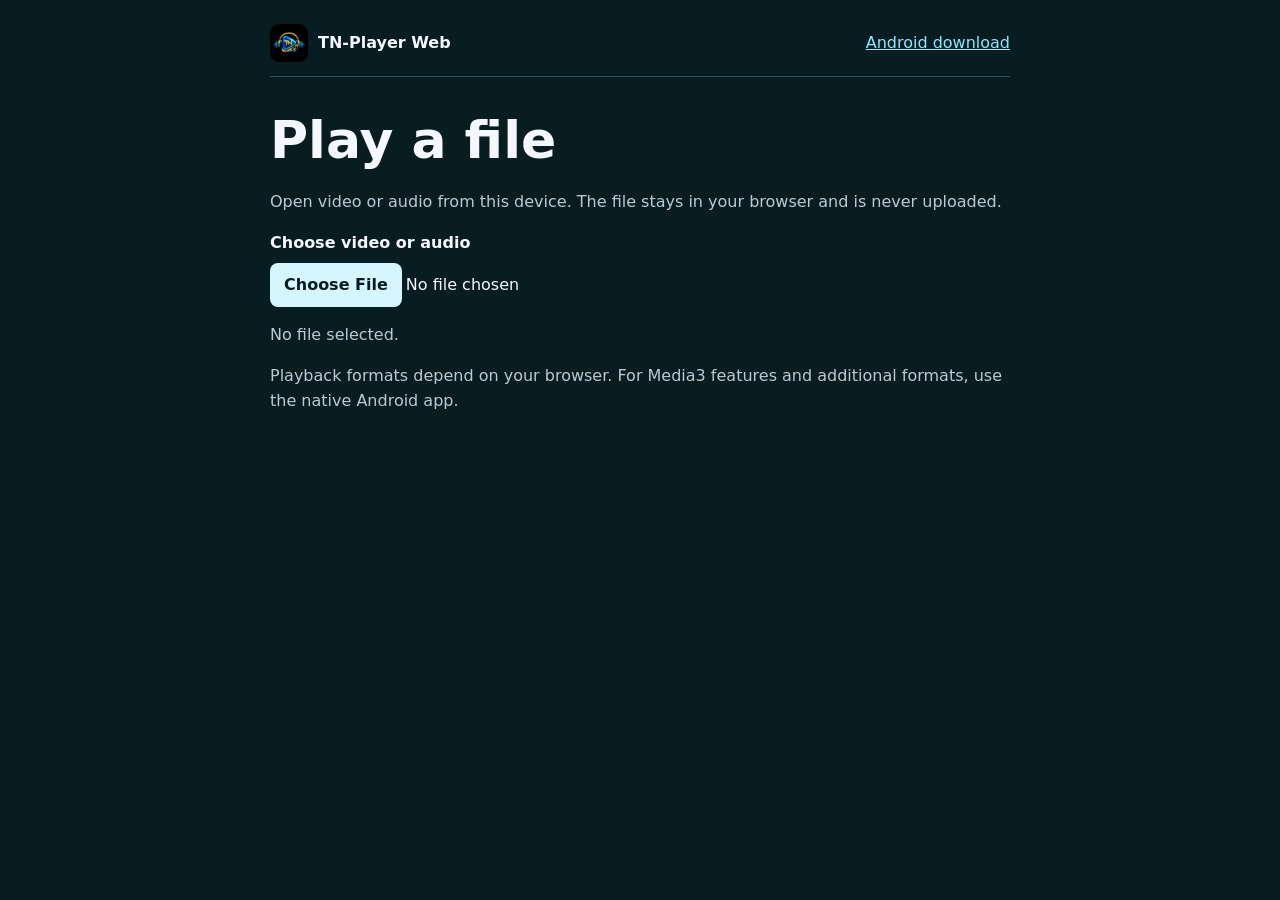
==== player.html @ 45c3db10 "Add installable TN-Player Web and PWABuilder manifest checks" ====
<!doctype html>
<html lang="en">
<head>
<meta charset="utf-8">
<meta name="viewport" content="width=device-width, initial-scale=1">
<meta name="theme-color" content="#081d21">
<meta name="description" content="Play local video and audio in your browser with TN-Player.">
<link rel="manifest" href="./manifest.webmanifest">
<link rel="icon" href="./assets/tn-player-icon.png" type="image/png">
<link rel="apple-touch-icon" href="./assets/tn-player-icon.png">
<title>TN-Player Web</title>
<style>
:root{color-scheme:dark;background:#081d21;color:#f4f7ff;font:16px/1.55 system-ui,sans-serif}*{box-sizing:border-box}body{margin:0}main{max-width:820px;margin:auto;padding:24px clamp(16px,5vw,40px) 48px}header{display:flex;align-items:center;justify-content:space-between;gap:12px;flex-wrap:wrap;border-bottom:1px solid #355156;padding-bottom:14px}header span{display:flex;align-items:center;gap:10px;font-weight:700}header img{border-radius:9px}h1{font-size:clamp(32px,7vw,52px);line-height:1.1;margin-bottom:.4em}p{color:#b8cbd2}a{color:#8de9ff}video{display:block;width:100%;max-height:56vh;min-height:64px;border-radius:12px;background:#020607;margin-top:20px}video[hidden]{display:none}button,input::file-selector-button{background:#d6f6ff;color:#081d21;border:0;border-radius:8px;min-height:44px;padding:8px 14px;font:inherit;font-weight:650;cursor:pointer}input{max-width:100%;min-height:44px;font:inherit}label{display:block;margin-bottom:8px;font-weight:650}:focus-visible{outline:3px solid #38cdee;outline-offset:4px}#status{overflow-wrap:anywhere}
</style>
<script src="./pwa.js" defer></script>
</head>
<body>
<main>
<header><span><img src="./assets/tn-player-icon.png" width="38" height="38" alt="">TN-Player Web</span><a href="./#title">Android download</a></header>
<h1>Play a file</h1>
<p>Open video or audio from this device. The file stays in your browser and is never uploaded.</p>
<label for="media-file">Choose video or audio</label>
<input id="media-file" type="file" accept="video/*,audio/*,.mkv,.m4a,.flac,.wav,.ogg,.webm,.mp4,.mp3">
<video id="media" controls playsinline preload="metadata" aria-label="Media playback controls" hidden></video>
<p id="status" role="status">No file selected.</p>
<button id="install" type="button" hidden>Install web player</button>
<p>Playback formats depend on your browser. For Media3 features and additional formats, use the native Android app.</p>
</main>
</body>
</html>
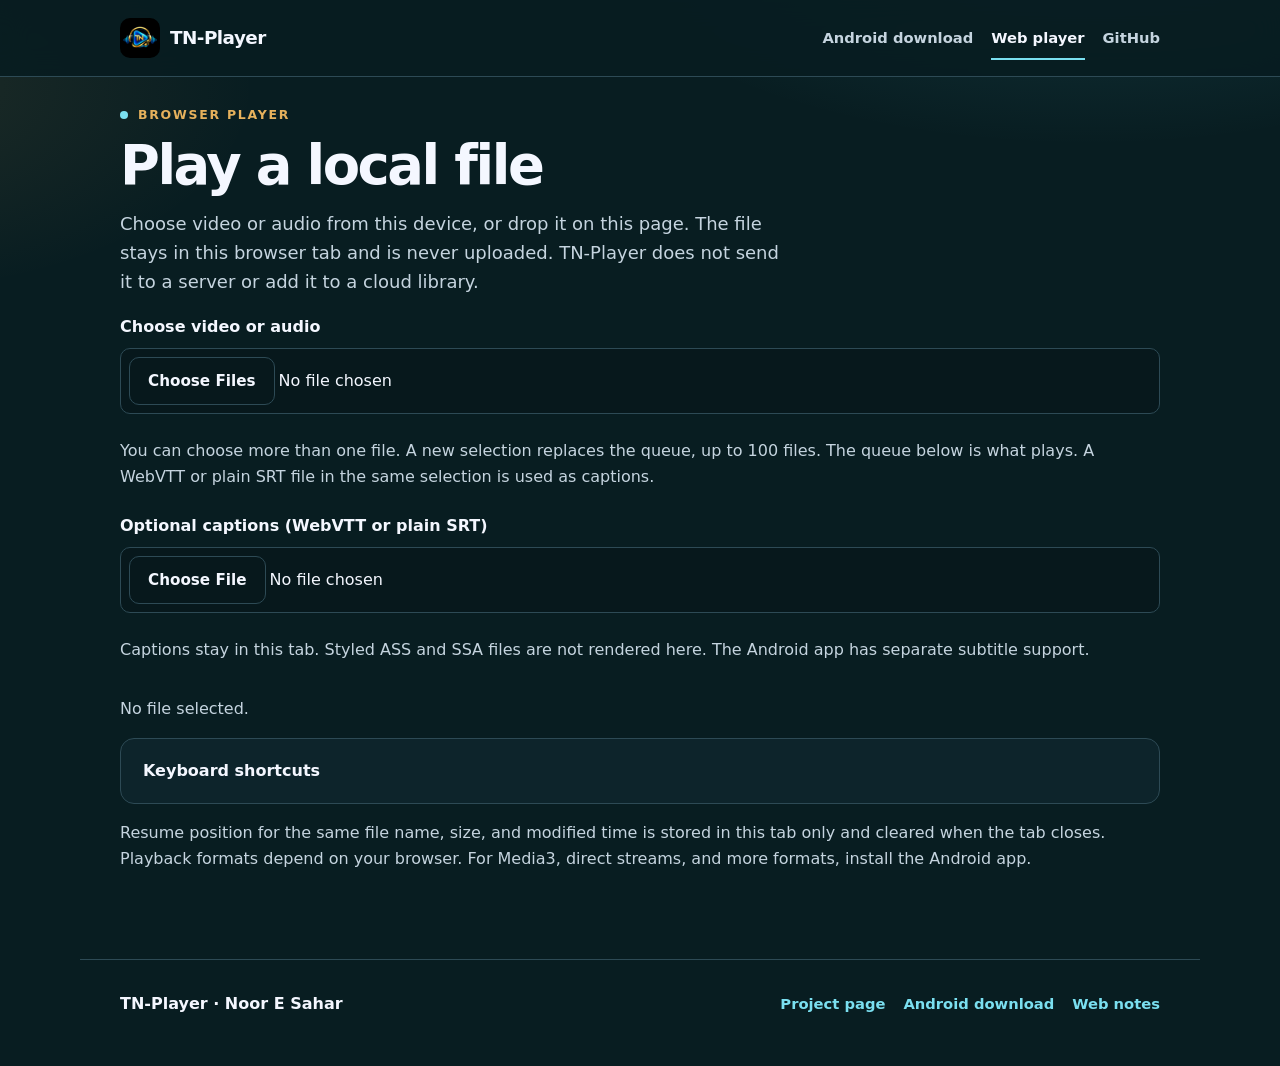
==== commit e70edd8b: "Polish the TN-Player project site and web player Make the Pages page clearer about the local Android" ====
--- a/player.html
+++ b/player.html
@@ -3,28 +3,116 @@
 <head>
 <meta charset="utf-8">
 <meta name="viewport" content="width=device-width, initial-scale=1">
+<title>Play a local file · TN-Player</title>
+<meta name="description" content="Play video and audio from this device in the TN-Player web player. Files stay in your browser and are never uploaded.">
+<meta name="robots" content="index, follow">
 <meta name="theme-color" content="#081d21">
-<meta name="description" content="Play local video and audio in your browser with TN-Player.">
+<meta name="color-scheme" content="dark">
+<link rel="canonical" href="https://tajoor621.github.io/TN-Player/player.html">
+<meta property="og:type" content="website">
+<meta property="og:site_name" content="TN-Player">
+<meta property="og:title" content="Play a local file · TN-Player">
+<meta property="og:description" content="Browser player for video and audio on this device. Nothing is uploaded. Not a streaming catalog.">
+<meta property="og:url" content="https://tajoor621.github.io/TN-Player/player.html">
+<meta property="og:image" content="https://tajoor621.github.io/TN-Player/assets/tn-player-brand.png">
+<meta property="og:image:alt" content="TN-Player icon: gold TN headphones and a cyan play symbol">
+<meta name="twitter:card" content="summary">
+<meta name="twitter:title" content="Play a local file · TN-Player">
+<meta name="twitter:description" content="Browser player for video and audio on this device. Nothing is uploaded.">
+<meta name="twitter:image" content="https://tajoor621.github.io/TN-Player/assets/tn-player-brand.png">
 <link rel="manifest" href="./manifest.webmanifest">
 <link rel="icon" href="./assets/tn-player-icon.png" type="image/png">
 <link rel="apple-touch-icon" href="./assets/tn-player-icon.png">
-<title>TN-Player Web</title>
-<style>
-:root{color-scheme:dark;background:#081d21;color:#f4f7ff;font:16px/1.55 system-ui,sans-serif}*{box-sizing:border-box}body{margin:0}main{max-width:820px;margin:auto;padding:24px clamp(16px,5vw,40px) 48px}header{display:flex;align-items:center;justify-content:space-between;gap:12px;flex-wrap:wrap;border-bottom:1px solid #355156;padding-bottom:14px}header span{display:flex;align-items:center;gap:10px;font-weight:700}header img{border-radius:9px}h1{font-size:clamp(32px,7vw,52px);line-height:1.1;margin-bottom:.4em}p{color:#b8cbd2}a{color:#8de9ff}video{display:block;width:100%;max-height:56vh;min-height:64px;border-radius:12px;background:#020607;margin-top:20px}video[hidden]{display:none}button,input::file-selector-button{background:#d6f6ff;color:#081d21;border:0;border-radius:8px;min-height:44px;padding:8px 14px;font:inherit;font-weight:650;cursor:pointer}input{max-width:100%;min-height:44px;font:inherit}label{display:block;margin-bottom:8px;font-weight:650}:focus-visible{outline:3px solid #38cdee;outline-offset:4px}#status{overflow-wrap:anywhere}
-</style>
+<link rel="stylesheet" href="./site.css">
 <script src="./pwa.js" defer></script>
 </head>
-<body>
-<main>
-<header><span><img src="./assets/tn-player-icon.png" width="38" height="38" alt="">TN-Player Web</span><a href="./#title">Android download</a></header>
-<h1>Play a file</h1>
-<p>Open video or audio from this device. The file stays in your browser and is never uploaded.</p>
+<body class="player-page">
+<a class="skip" href="#main">Skip to content</a>
+<header class="app-titlebar">
+<div class="bar">
+<a class="brand" href="./"><img src="./assets/tn-player-icon.png" width="40" height="40" alt="">TN-Player</a>
+<button type="button" class="menu-button" aria-expanded="false" aria-controls="primary-nav">Menu</button>
+<nav id="primary-nav" aria-label="Primary">
+<a href="./#download">Android download</a>
+<a href="./player.html" aria-current="page">Web player</a>
+<a href="https://github.com/Tajoor621/TN-Player">GitHub</a>
+</nav>
+</div>
+</header>
+<main id="main">
+<p class="eyebrow">Browser player</p>
+<h1>Play a local file</h1>
+<p class="lede">Choose video or audio from this device, or drop it on this page. The file stays in this browser tab and is never uploaded. TN-Player does not send it to a server or add it to a cloud library.</p>
+<div class="picker">
 <label for="media-file">Choose video or audio</label>
-<input id="media-file" type="file" accept="video/*,audio/*,.mkv,.m4a,.flac,.wav,.ogg,.webm,.mp4,.mp3">
-<video id="media" controls playsinline preload="metadata" aria-label="Media playback controls" hidden></video>
-<p id="status" role="status">No file selected.</p>
-<button id="install" type="button" hidden>Install web player</button>
-<p>Playback formats depend on your browser. For Media3 features and additional formats, use the native Android app.</p>
+<input id="media-file" type="file" multiple accept="video/*,audio/*,.mkv,.m4a,.flac,.wav,.ogg,.webm,.mp4,.mp3,.aac,.opus,.srt,.vtt" aria-describedby="file-hint">
+<p id="file-hint">You can choose more than one file. A new selection replaces the queue, up to 100 files. The queue below is what plays. A WebVTT or plain SRT file in the same selection is used as captions.</p>
+<label for="subtitle-file">Optional captions (WebVTT or plain SRT)</label>
+<input id="subtitle-file" type="file" accept=".vtt,.srt,text/vtt" aria-describedby="caption-hint">
+<p id="caption-hint">Captions stay in this tab. Styled ASS and SSA files are not rendered here. The Android app has separate subtitle support.</p>
+</div>
+<video id="media" controls playsinline preload="metadata" aria-label="Local media playback" hidden></video>
+<p id="status" role="status" aria-live="polite">No file selected.</p>
+<fieldset id="tools" hidden>
+<legend>Playback options</legend>
+<label for="rate">Speed
+<select id="rate">
+<option value="0.5">0.5×</option>
+<option value="0.75">0.75×</option>
+<option value="1" selected>1×</option>
+<option value="1.25">1.25×</option>
+<option value="1.5">1.5×</option>
+<option value="2">2×</option>
+</select>
+</label>
+<label for="repeat">Repeat
+<select id="repeat">
+<option value="off" selected>Off</option>
+<option value="one">This file</option>
+<option value="all">Queue</option>
+</select>
+</label>
+<label for="sleep">Sleep timer
+<select id="sleep">
+<option value="0" selected>Off</option>
+<option value="15">15 minutes</option>
+<option value="30">30 minutes</option>
+<option value="45">45 minutes</option>
+<option value="60">60 minutes</option>
+</select>
+</label>
+<button id="pip" type="button">Picture in picture</button>
+<button id="clear-queue" type="button">Clear queue</button>
+</fieldset>
+<ol id="queue" hidden aria-label="Playback queue"></ol>
+<button id="install" class="primary" type="button" hidden>Install web player</button>
+<details class="faq">
+<summary>Keyboard shortcuts</summary>
+<ul class="shortcuts">
+<li><kbd>Space</kbd> or <kbd>K</kbd> plays or pauses when focus is not on a control or the video</li>
+<li><kbd>Left</kbd> and <kbd>Right</kbd> seek 10 seconds</li>
+<li><kbd>M</kbd> mutes, <kbd>F</kbd> toggles full screen</li>
+<li><kbd>N</kbd> plays the next file, <kbd>P</kbd> the previous file</li>
+</ul>
+<p>The video controls keep their own keys while that control is focused. The Android app supports 0.25× to 4×. This page offers the speeds above.</p>
+</details>
+<p>Resume position for the same file name, size, and modified time is stored in this tab only and cleared when the tab closes. Playback formats depend on your browser. For Media3, direct streams, and more formats, install the Android app.</p>
+<noscript><p>Choosing a file needs JavaScript so the page can play it locally. Files are not uploaded either way.</p></noscript>
 </main>
+<footer>
+<p>TN-Player · Noor E Sahar</p>
+<nav aria-label="Footer">
+<a href="./">Project page</a>
+<a href="./#download">Android download</a>
+<a href="https://github.com/Tajoor621/TN-Player/blob/main/docs/PWA.md">Web notes</a>
+</nav>
+</footer>
+<script>
+if ("serviceWorker" in navigator) {
+    navigator.serviceWorker.register("./sw.js").catch(error => {
+        console.warn("TN-Player offline setup failed:", error);
+    });
+}
+</script>
 </body>
 </html>
--- a/site.css
+++ b/site.css
@@ -0,0 +1,569 @@
+:root {
+  color-scheme: dark;
+  --ink: #081d21;
+  --card: #0d242b;
+  --text: #f4f7ff;
+  --muted: #c5d4df;
+  --faint: #a9c0ce;
+  --line: #2d4a55;
+  --accent: #7adff0;
+  --gold: #e6b15c;
+  --primary-bg: #e7f8ff;
+  --primary-text: #082026;
+  --focus: #9aecf8;
+  --max: 1120px;
+  --header: 76px;
+}
+
+* { box-sizing: border-box; }
+
+html { scroll-behavior: smooth; }
+
+body {
+  margin: 0;
+  background:
+    radial-gradient(900px 420px at 85% -10%, rgba(90, 212, 234, 0.16), transparent 60%),
+    radial-gradient(700px 380px at -10% 8%, rgba(230, 177, 92, 0.1), transparent 55%),
+    var(--ink);
+  color: var(--text);
+  font: 16px/1.6 system-ui, -apple-system, BlinkMacSystemFont, "Segoe UI", sans-serif;
+}
+
+img { max-width: 100%; height: auto; }
+
+a { color: inherit; }
+
+p { color: var(--muted); }
+
+h1, h2, h3 { color: var(--text); text-wrap: balance; }
+
+h1 {
+  font-size: clamp(2.5rem, 7vw, 4.75rem);
+  line-height: 1.05;
+  letter-spacing: -0.045em;
+  font-weight: 720;
+  margin: 12px 0 16px;
+}
+
+h2 {
+  font-size: clamp(1.7rem, 3vw, 2.15rem);
+  line-height: 1.2;
+  letter-spacing: -0.03em;
+  margin: 0;
+}
+
+h3 { font-size: 1.15rem; letter-spacing: -0.02em; margin: 0 0 8px; }
+
+:focus-visible {
+  outline: 3px solid var(--focus);
+  outline-offset: 3px;
+}
+
+.skip {
+  position: absolute;
+  left: 16px;
+  top: 8px;
+  transform: translateY(-150%);
+  background: var(--primary-bg);
+  color: var(--primary-text);
+  padding: 10px 14px;
+  border-radius: 8px;
+  z-index: 8;
+  font-weight: 700;
+}
+
+.skip:focus { transform: none; }
+
+.app-titlebar {
+  position: sticky;
+  top: 0;
+  z-index: 5;
+  border-bottom: 1px solid var(--line);
+  background: rgba(8, 29, 33, 0.92);
+  backdrop-filter: blur(14px);
+}
+
+.menu-button { display: none; }
+
+.bar {
+  max-width: var(--max);
+  margin: 0 auto;
+  min-height: var(--header);
+  padding: 10px 40px;
+  display: flex;
+  align-items: center;
+  justify-content: space-between;
+  gap: 12px 28px;
+  flex-wrap: wrap;
+}
+
+.brand {
+  display: inline-flex;
+  align-items: center;
+  gap: 10px;
+  color: var(--text);
+  text-decoration: none;
+  font-weight: 750;
+  letter-spacing: -0.03em;
+  font-size: 1.15rem;
+  min-height: 44px;
+}
+
+.brand img { width: 40px; height: 40px; border-radius: 10px; }
+
+nav { display: flex; flex-wrap: wrap; gap: 6px 18px; }
+
+nav a {
+  color: var(--muted);
+  text-decoration: none;
+  font-size: 0.92rem;
+  font-weight: 650;
+  min-height: 44px;
+  display: inline-flex;
+  align-items: center;
+}
+
+nav a:hover { color: var(--text); }
+
+nav a[aria-current="page"] { color: var(--text); box-shadow: inset 0 -2px 0 var(--accent); }
+
+main {
+  max-width: var(--max);
+  margin: 0 auto;
+  padding: 28px 40px 72px;
+}
+
+.hero {
+  display: grid;
+  grid-template-columns: minmax(0, 1.15fr) minmax(260px, 0.85fr);
+  gap: 28px 40px;
+  align-items: center;
+  margin-top: 12px;
+  padding: 28px 0 20px;
+}
+
+.eyebrow {
+  display: flex;
+  align-items: center;
+  gap: 10px;
+  margin: 0;
+  color: var(--gold);
+  font-size: 0.78rem;
+  font-weight: 750;
+  letter-spacing: 0.14em;
+  text-transform: uppercase;
+}
+
+.eyebrow::before {
+  content: "";
+  width: 8px;
+  height: 8px;
+  border-radius: 50%;
+  background: var(--accent);
+}
+
+.lede { max-width: 42rem; font-size: 1.125rem; margin-top: 0; }
+
+.gradient { color: var(--accent); }
+
+@supports ((-webkit-background-clip: text) or (background-clip: text)) {
+  .gradient {
+    background: linear-gradient(100deg, #9fd0ff, #7ef0ff 70%);
+    -webkit-background-clip: text;
+    background-clip: text;
+    color: transparent;
+  }
+}
+
+.actions { display: flex; flex-wrap: wrap; gap: 12px; margin-top: 28px; }
+
+.button, button, input::file-selector-button {
+  display: inline-flex;
+  align-items: center;
+  justify-content: center;
+  gap: 8px;
+  min-height: 48px;
+  padding: 10px 18px;
+  border-radius: 10px;
+  border: 1px solid var(--line);
+  background: transparent;
+  color: var(--text);
+  font: inherit;
+  font-weight: 700;
+  font-size: 0.95rem;
+  text-decoration: none;
+  cursor: pointer;
+}
+
+.button.primary, button.primary {
+  background: var(--primary-bg);
+  color: var(--primary-text);
+  border-color: var(--primary-bg);
+}
+
+.button:hover, button:hover, input::file-selector-button:hover { background: #14313a; }
+
+.button.primary:hover, button.primary:hover { background: #c9eef8; }
+
+.note { font-size: 0.92rem; max-width: 40rem; }
+
+.note a, .prose a, .status a, .card a, .faq a, footer a, .hash a {
+  color: var(--accent);
+  text-decoration-thickness: 1px;
+  text-underline-offset: 3px;
+}
+
+.art { margin: 0; text-align: center; }
+
+.art img {
+  width: min(100%, 420px);
+  aspect-ratio: 1;
+  object-fit: contain;
+  filter: drop-shadow(0 18px 40px rgba(0, 0, 0, 0.35));
+}
+
+.art figcaption {
+  color: var(--faint);
+  font: 0.75rem/1.5 ui-monospace, monospace;
+  letter-spacing: 0.14em;
+  margin-top: 8px;
+}
+
+.facts {
+  display: flex;
+  flex-wrap: wrap;
+  gap: 10px 22px;
+  list-style: none;
+  margin: 12px 0 0;
+  padding: 18px 0;
+  border-top: 1px solid var(--line);
+  border-bottom: 1px solid var(--line);
+}
+
+.facts li { color: var(--text); font-size: 0.95rem; font-weight: 650; }
+
+.facts li span { color: var(--accent); margin-right: 8px; }
+
+section { margin-top: 72px; scroll-margin-top: 96px; }
+
+.section-head { max-width: 44rem; margin-bottom: 22px; }
+
+.section-head p { margin: 10px 0 0; }
+
+.cards {
+  display: grid;
+  grid-template-columns: repeat(3, minmax(0, 1fr));
+  gap: 14px;
+}
+
+.card, .panel, .faq, .shot {
+  background: var(--card);
+  border: 1px solid var(--line);
+  border-radius: 14px;
+}
+
+.card { padding: 22px; }
+
+.card p, .panel p { margin: 0; font-size: 0.95rem; }
+.card > * + * { margin-top: 12px; }
+.panel p + p { margin-top: 12px; }
+.panel .actions { margin-top: 16px; margin-bottom: 16px; }
+.panel p.hash { margin: 14px 0; }
+
+.number {
+  color: var(--gold);
+  font: 0.75rem/1.4 ui-monospace, monospace;
+  letter-spacing: 0.08em;
+}
+
+.shots {
+  display: grid;
+  grid-template-columns: repeat(4, minmax(0, 1fr));
+  gap: 14px;
+}
+
+.shot { margin: 0; overflow: hidden; }
+
+.shot img {
+  display: block;
+  width: 100%;
+  height: 360px;
+  object-fit: contain;
+  object-position: top center;
+  background: #041416;
+}
+
+.shot figcaption { padding: 12px 14px 16px; color: var(--muted); font-size: 0.875rem; }
+
+.split {
+  display: grid;
+  grid-template-columns: 1.15fr 0.85fr;
+  gap: 14px;
+}
+
+.panel { padding: 24px; }
+
+.panel h2 { font-size: 1.55rem; margin-bottom: 8px; }
+
+.panel ul, .faq ul, .shortcuts { padding-left: 1.2rem; color: var(--muted); }
+
+.panel li + li, .faq li + li { margin-top: 6px; }
+
+.hash {
+  margin: 14px 0;
+  padding: 12px;
+  border-radius: 10px;
+  background: #07181c;
+  border: 1px solid var(--line);
+  overflow-wrap: anywhere;
+  font-family: ui-monospace, monospace;
+  font-size: 0.82rem;
+  color: var(--text);
+}
+
+.identity {
+  display: flex;
+  align-items: center;
+  justify-content: space-between;
+  gap: 20px;
+  margin-top: 56px;
+  padding: 22px;
+  border: 1px solid var(--line);
+  border-radius: 14px;
+}
+
+.identity h2 { font-size: 1.4rem; }
+
+.status { max-width: 75ch; font-size: 0.95rem; }
+
+.faq { padding: 8px 22px; }
+
+.faq details { border-bottom: 1px solid var(--line); }
+
+.faq details:last-child { border-bottom: 0; }
+
+.faq summary {
+  cursor: pointer;
+  min-height: 48px;
+  display: flex;
+  align-items: center;
+  font-weight: 700;
+  color: var(--text);
+}
+
+.faq details p { margin: 0 0 16px; }
+
+footer {
+  max-width: var(--max);
+  margin: 0 auto;
+  padding: 22px 40px 40px;
+  border-top: 1px solid var(--line);
+  display: flex;
+  justify-content: space-between;
+  gap: 16px 28px;
+  flex-wrap: wrap;
+  align-items: center;
+}
+
+footer p { margin: 0; color: var(--text); font-weight: 700; }
+
+footer nav { justify-content: flex-end; }
+
+kbd, code {
+  font-family: ui-monospace, monospace;
+  font-size: 0.92em;
+}
+
+code { color: var(--text); }
+
+kbd {
+  border: 1px solid var(--line);
+  border-bottom-width: 2px;
+  border-radius: 5px;
+  padding: 0 5px;
+  color: var(--text);
+}
+
+[hidden] { display: none !important; }
+
+.player-page h1 { font-size: clamp(2.1rem, 6vw, 3.4rem); margin-top: 12px; }
+
+.picker, .stack { display: grid; gap: 8px; margin: 18px 0; }
+
+label { font-weight: 700; color: var(--text); }
+
+input[type="file"], select {
+  font: inherit;
+  color: var(--text);
+  background: #07181c;
+  border: 1px solid var(--line);
+  border-radius: 10px;
+  min-height: 48px;
+  max-width: 100%;
+  padding: 8px;
+}
+
+video {
+  display: block;
+  width: 100%;
+  max-height: 62vh;
+  min-height: 64px;
+  margin: 8px 0 12px;
+  border-radius: 12px;
+  background: #020607;
+}
+
+video[hidden] { display: none; }
+
+#tools {
+  display: flex;
+  flex-wrap: wrap;
+  gap: 12px 16px;
+  align-items: end;
+  margin: 8px 0 18px;
+  padding: 16px;
+  border: 1px solid var(--line);
+  border-radius: 14px;
+}
+
+#tools[hidden] { display: none; }
+
+#tools label { display: grid; gap: 6px; font-size: 0.92rem; }
+
+#queue {
+  list-style: none;
+  margin: 0 0 20px;
+  padding: 0;
+  display: grid;
+  gap: 8px;
+}
+
+#queue li {
+  display: grid;
+  grid-template-columns: minmax(0, 1fr) auto auto;
+  gap: 8px;
+  align-items: center;
+  padding: 8px;
+  border: 1px solid var(--line);
+  border-radius: 10px;
+}
+
+#queue [aria-current="true"] { border-color: var(--accent); }
+
+.queue-play, .queue-remove {
+  min-height: 44px;
+  min-width: 0;
+  text-align: left;
+  justify-content: flex-start;
+  overflow-wrap: anywhere;
+  white-space: normal;
+}
+
+.queue-remove { justify-content: center; }
+
+#queue [aria-current="true"] { background: #10343c; }
+
+.queue-meta { color: var(--faint); font-size: 0.82rem; }
+
+body.is-dropping main { outline: 3px dashed var(--accent); outline-offset: -12px; }
+
+.visually-hidden {
+  position: absolute;
+  width: 1px;
+  height: 1px;
+  padding: 0;
+  margin: -1px;
+  overflow: hidden;
+  clip: rect(0, 0, 0, 0);
+  white-space: nowrap;
+  border: 0;
+}
+
+@media (max-width: 980px) {
+  .cards, .shots { grid-template-columns: 1fr 1fr; }
+  .split, .hero { grid-template-columns: 1fr; }
+}
+
+@media (max-width: 680px) {
+  .bar, main, footer { padding-left: 20px; padding-right: 20px; }
+  .cards, .shots { grid-template-columns: 1fr; }
+  .shot img { height: auto; max-height: 520px; }
+  .identity { flex-direction: column; align-items: flex-start; }
+  #queue li { grid-template-columns: 1fr; }
+  html:not(.js) section { scroll-margin-top: 200px; }
+  .js .menu-button { display: inline-flex; }
+  .js:not(.nav-open) #primary-nav { display: none; }
+  .js.nav-open #primary-nav {
+    display: flex;
+    flex-direction: column;
+    position: absolute;
+    right: 20px;
+    top: calc(100% - 6px);
+    min-width: 220px;
+    padding: 8px;
+    background: #0c2228;
+    border: 1px solid var(--line);
+    border-radius: 12px;
+    z-index: 6;
+  }
+}
+
+@media (forced-colors: active) {
+  .gradient { background: none; color: CanvasText; -webkit-text-fill-color: CanvasText; }
+  .button, button, .card, .panel, .shot, .faq { border: 1px solid ButtonText; }
+}
+
+@media print {
+  body { background: #fff; color: #111; }
+  .app-titlebar, .actions, video, #tools, #install { display: none; }
+  a { text-decoration: underline; }
+  .card, .panel, .shot, .faq { break-inside: avoid; }
+}
+
+@media (prefers-reduced-motion: reduce) {
+  html { scroll-behavior: auto; }
+  *, *::before, *::after {
+    animation: none !important;
+    transition: none !important;
+  }
+}
+
+.wco-visible body { padding-top: calc(env(titlebar-area-y, 0px) + env(titlebar-area-height, 0px)); }
+
+.wco-visible .app-titlebar {
+  position: fixed;
+  top: env(titlebar-area-y, 0px);
+  left: env(titlebar-area-x, 0px);
+  width: env(titlebar-area-width, 100%);
+  height: env(titlebar-area-height, 0px);
+  max-width: none;
+  margin: 0;
+  padding: 0;
+  border: 0;
+  overflow: hidden;
+  background: #081d21;
+  z-index: 6;
+  -webkit-app-region: drag;
+  app-region: drag;
+}
+
+.wco-visible .bar {
+  max-width: none;
+  width: 100%;
+  min-height: 0;
+  height: 100%;
+  padding: 0 12px;
+  flex-wrap: nowrap;
+}
+
+.wco-visible .app-titlebar a, .wco-visible .app-titlebar button {
+  -webkit-app-region: no-drag;
+  app-region: no-drag;
+}
+
+.wco-visible .brand img {
+  width: min(28px, env(titlebar-area-height, 28px));
+  height: min(28px, env(titlebar-area-height, 28px));
+}
+
+.wco-visible .skip:focus { z-index: 7; }
